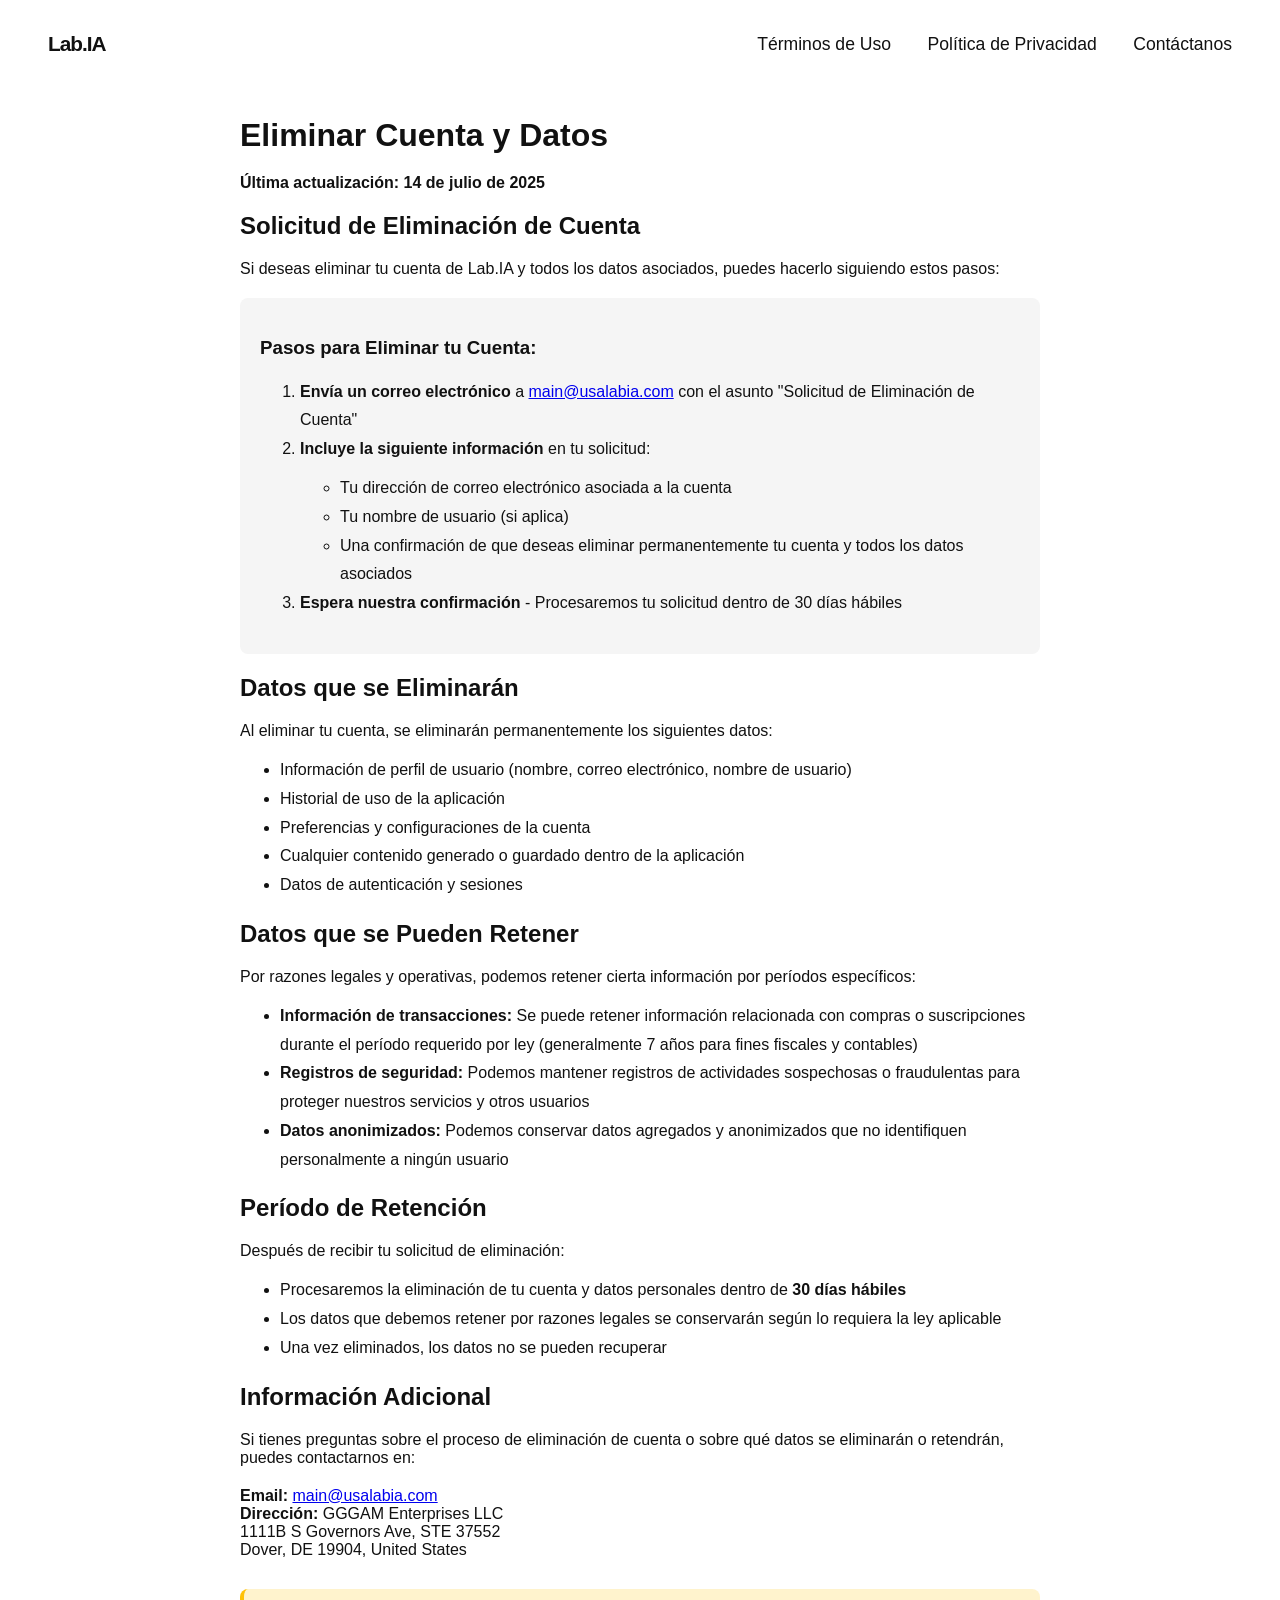
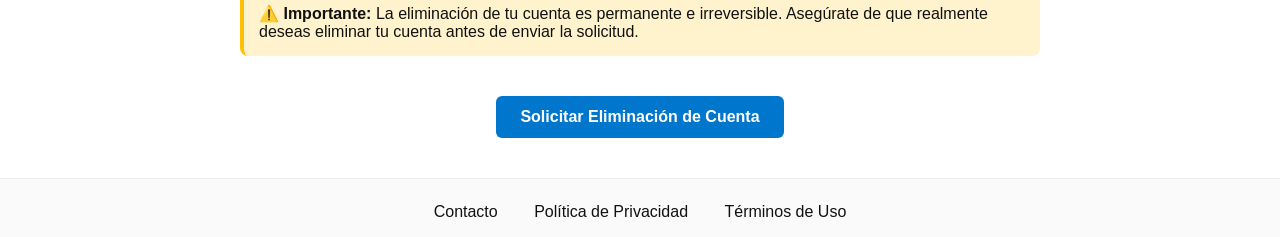
==== eliminar-cuenta.html @ 444f5f14 "Add favicon with rounded corners Co-authored-by: Cursor <cursoragent@cursor.com>" ====
<!DOCTYPE html>
<html lang="es">
<head>
    <meta charset="UTF-8">
    <meta name="viewport" content="width=device-width, initial-scale=1.0">
    <title>Eliminar Cuenta - Lab.IA</title>
    <link rel="icon" type="image/svg+xml" href="images/favicon.svg">
    <link rel="stylesheet" href="css/style.css">
</head>
<body>
    <header class="main-header">
        <a href="index.html" class="logo-link"><div class="logo">Lab.IA</div></a>
        <nav class="main-nav">
            <a href="terminos-de-uso.html">Términos de Uso</a>
            <a href="politica-de-privacidad.html">Política de Privacidad</a>
            <a href="mailto:main@usalabia.com">Contáctanos</a>
        </nav>
    </header>
    <main class="content-page">
        <h1>Eliminar Cuenta y Datos</h1>
        <p><strong>Última actualización: 14 de julio de 2025</strong></p>
        
        <h2>Solicitud de Eliminación de Cuenta</h2>
        <p>Si deseas eliminar tu cuenta de Lab.IA y todos los datos asociados, puedes hacerlo siguiendo estos pasos:</p>
        
        <div style="background: #f5f5f5; padding: 20px; border-radius: 8px; margin: 20px 0;">
            <h3>Pasos para Eliminar tu Cuenta:</h3>
            <ol style="line-height: 1.8;">
                <li><strong>Envía un correo electrónico</strong> a <a href="mailto:main@usalabia.com">main@usalabia.com</a> con el asunto "Solicitud de Eliminación de Cuenta"</li>
                <li><strong>Incluye la siguiente información</strong> en tu solicitud:
                    <ul style="margin-top: 10px;">
                        <li>Tu dirección de correo electrónico asociada a la cuenta</li>
                        <li>Tu nombre de usuario (si aplica)</li>
                        <li>Una confirmación de que deseas eliminar permanentemente tu cuenta y todos los datos asociados</li>
                    </ul>
                </li>
                <li><strong>Espera nuestra confirmación</strong> - Procesaremos tu solicitud dentro de 30 días hábiles</li>
            </ol>
        </div>

        <h2>Datos que se Eliminarán</h2>
        <p>Al eliminar tu cuenta, se eliminarán permanentemente los siguientes datos:</p>
        <ul style="line-height: 1.8;">
            <li>Información de perfil de usuario (nombre, correo electrónico, nombre de usuario)</li>
            <li>Historial de uso de la aplicación</li>
            <li>Preferencias y configuraciones de la cuenta</li>
            <li>Cualquier contenido generado o guardado dentro de la aplicación</li>
            <li>Datos de autenticación y sesiones</li>
        </ul>

        <h2>Datos que se Pueden Retener</h2>
        <p>Por razones legales y operativas, podemos retener cierta información por períodos específicos:</p>
        <ul style="line-height: 1.8;">
            <li><strong>Información de transacciones:</strong> Se puede retener información relacionada con compras o suscripciones durante el período requerido por ley (generalmente 7 años para fines fiscales y contables)</li>
            <li><strong>Registros de seguridad:</strong> Podemos mantener registros de actividades sospechosas o fraudulentas para proteger nuestros servicios y otros usuarios</li>
            <li><strong>Datos anonimizados:</strong> Podemos conservar datos agregados y anonimizados que no identifiquen personalmente a ningún usuario</li>
        </ul>

        <h2>Período de Retención</h2>
        <p>Después de recibir tu solicitud de eliminación:</p>
        <ul style="line-height: 1.8;">
            <li>Procesaremos la eliminación de tu cuenta y datos personales dentro de <strong>30 días hábiles</strong></li>
            <li>Los datos que debemos retener por razones legales se conservarán según lo requiera la ley aplicable</li>
            <li>Una vez eliminados, los datos no se pueden recuperar</li>
        </ul>

        <h2>Información Adicional</h2>
        <p>Si tienes preguntas sobre el proceso de eliminación de cuenta o sobre qué datos se eliminarán o retendrán, puedes contactarnos en:</p>
        <p style="margin: 20px 0;">
            <strong>Email:</strong> <a href="mailto:main@usalabia.com">main@usalabia.com</a><br>
            <strong>Dirección:</strong> GGGAM Enterprises LLC<br>
            1111B S Governors Ave, STE 37552<br>
            Dover, DE 19904, United States
        </p>

        <div style="background: #fff3cd; padding: 15px; border-radius: 8px; margin: 30px 0; border-left: 4px solid #ffc107;">
            <p style="margin: 0;"><strong>⚠️ Importante:</strong> La eliminación de tu cuenta es permanente e irreversible. Asegúrate de que realmente deseas eliminar tu cuenta antes de enviar la solicitud.</p>
        </div>

        <div style="margin-top: 40px; text-align: center;">
            <a href="mailto:main@usalabia.com?subject=Solicitud de Eliminación de Cuenta" style="display: inline-block; background: #0077cc; color: white; padding: 12px 24px; text-decoration: none; border-radius: 6px; font-weight: bold;">Solicitar Eliminación de Cuenta</a>
        </div>
    </main>
    <footer class="main-footer">
        <a href="mailto:main@usalabia.com">Contacto</a>
        <a href="politica-de-privacidad.html">Política de Privacidad</a>
        <a href="terminos-de-uso.html">Términos de Uso</a>
    </footer>
</body>
</html>
---- css/style.css ----
body {
    font-family: Arial, Helvetica, sans-serif;
    margin: 0;
    padding: 0;
    background: #fff;
    color: #111;
    min-height: 100vh;
    display: flex;
    flex-direction: column;
}

.main-header {
    display: flex;
    justify-content: space-between;
    align-items: center;
    padding: 32px 48px 0 48px;
    width: 100%;
    box-sizing: border-box;
}
.logo {
    font-size: 1.3rem;
    font-weight: bold;
    letter-spacing: -1px;
}
.main-nav a {
    margin-left: 32px;
    text-decoration: none;
    color: #111;
    font-size: 1.1rem;
    font-weight: 400;
    transition: color 0.2s;
}
.main-nav a:hover {
    color: #0077cc;
}

.center-content {
    flex: 1;
    display: flex;
    flex-direction: column;
    align-items: center;
    justify-content: center;
    text-align: center;
}

.app-logo-container {
    margin-bottom: 24px;
}

.app-logo {
    width: 120px;
    height: auto;
    max-width: 120px;
    object-fit: contain;
    border-radius: 20px;
    box-shadow: 0 4px 16px rgba(0,0,0,0.1);
}

.main-title {
    font-size: 6vw;
    font-weight: bold;
    margin: 0 0 16px 0;
    letter-spacing: -2px;
}
.subtitle {
    font-size: 1.1rem;
    margin-bottom: 32px;
    letter-spacing: 2px;
}

.app-badges-container {
    display: flex;
    justify-content: center;
    gap: 16px;
    margin-bottom: 32px;
    flex-wrap: wrap;
}

.app-store-link,
.google-play-link {
    display: inline-flex;
    align-items: center;
    justify-content: center;
    width: 144px;
    height: 50px;
    flex-shrink: 0;
    margin-bottom: 0;
    border-radius: 12px;
    box-shadow: 0 2px 8px rgba(0,0,0,0.04);
    transition: box-shadow 0.2s;
    background: #fff;
    overflow: hidden;
}
.app-store-badge,
.google-play-badge {
    width: 100%;
    height: 100%;
    object-fit: contain;
    display: block;
}
.app-store-link:hover,
.google-play-link:hover {
    box-shadow: 0 4px 16px rgba(0,0,0,0.12);
}
.social-icons {
    margin-top: 16px;
    display: flex;
    justify-content: center;
    gap: 24px;
}
.icon {
    height: 36px;
    width: 36px;
    min-width: 36px;
    min-height: 36px;
    max-width: 36px;
    max-height: 36px;
    fill: #111;
    transition: filter 0.2s;
    display: inline-block;
    vertical-align: middle;
    object-fit: contain;
    margin: 0;
    padding: 0;
}
.social-icons a:hover .icon {
    filter: brightness(0.5);
}
.main-footer {
    width: 100%;
    background: #fafafa;
    padding: 24px 0 16px 0;
    text-align: center;
    font-size: 1rem;
    border-top: 1px solid #eee;
    margin-top: auto;
}
.main-footer a {
    color: #111;
    text-decoration: none;
    margin: 0 16px;
    transition: color 0.2s;
}
.main-footer a:hover {
    color: #0077cc;
}
.content-page {
    max-width: 800px;
    margin: 40px auto;
    padding: 0 20px;
    flex: 1;
}

.content-page h1 {
    margin-bottom: 20px;
}

.logo-link {
    text-decoration: none;
    color: inherit;
}
@media (max-width: 600px) {
    .main-header {
        flex-direction: column;
        padding: 16px 16px 0 16px;
        gap: 16px;
    }
    
    .main-nav {
        display: flex;
        flex-wrap: wrap;
        justify-content: center;
        gap: 16px;
    }
    
    .main-nav a {
        margin-left: 0;
        font-size: 1rem;
    }
    
    .main-title {
        font-size: 2.5rem;
    }
    
    .app-logo {
        width: 80px;
        max-width: 80px;
    }
    
    .app-badges-container {
        gap: 12px;
        margin-bottom: 24px;
    }
    
    .app-store-link,
    .google-play-link {
        margin-bottom: 0;
        width: 140px;
        height: 50px;
    }
    
    .social-icons {
        gap: 16px;
    }
    
    .icon {
        height: 32px;
        width: 32px;
        min-width: 32px;
        min-height: 32px;
        max-width: 32px;
        max-height: 32px;
    }
    
    .main-footer {
        padding: 20px 16px 16px 16px;
    }
    
    .main-footer a {
        display: block;
        margin: 8px 0;
        font-size: 0.95rem;
    }
    
    .subtitle {
        font-size: 1rem;
        margin-bottom: 24px;
    }
    
    .center-content {
        padding: 0 16px;
    }
}

@media (max-width: 480px) {
    .main-title {
        font-size: 2rem;
    }
    
    .app-badges-container {
        gap: 8px;
    }
    
    .app-store-link,
    .google-play-link {
        width: 120px;
        height: 45px;
    }
    
    .main-nav a {
        font-size: 0.9rem;
    }
    
    .logo {
        font-size: 1.1rem;
    }
}
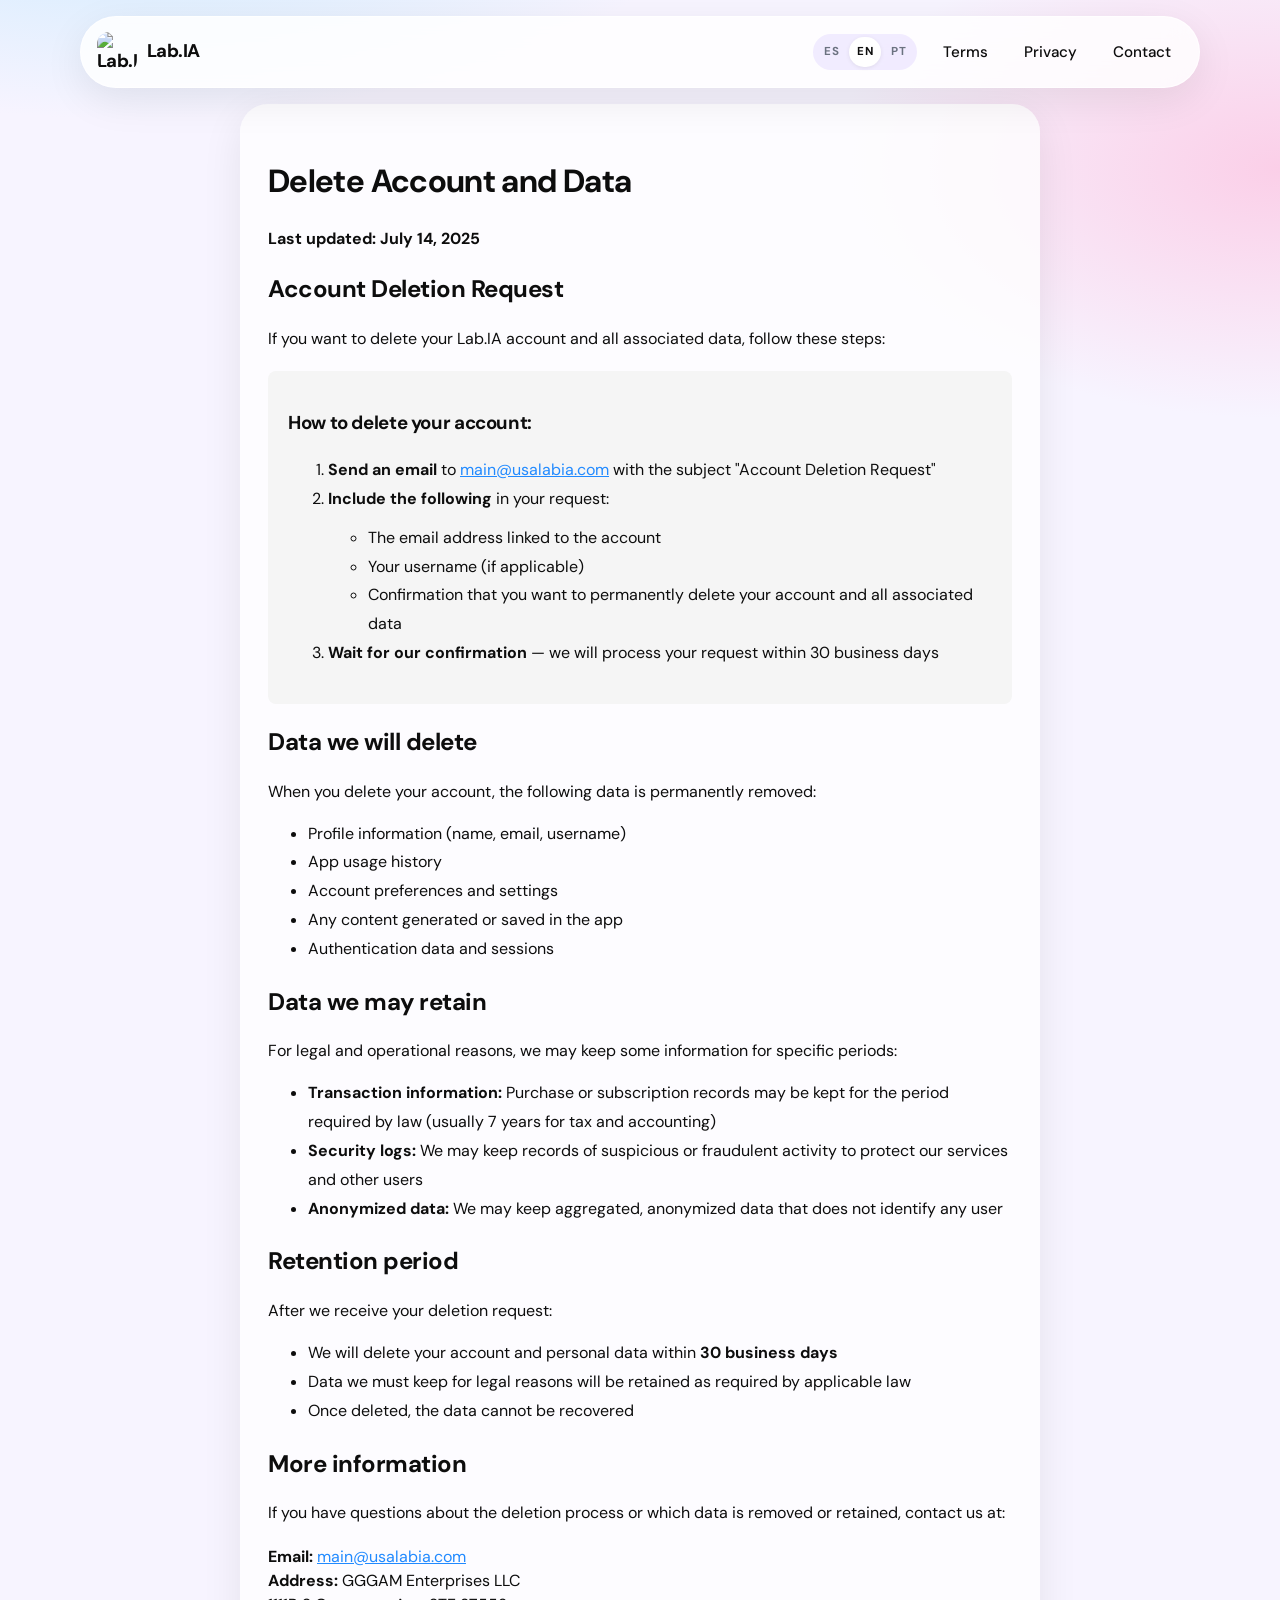
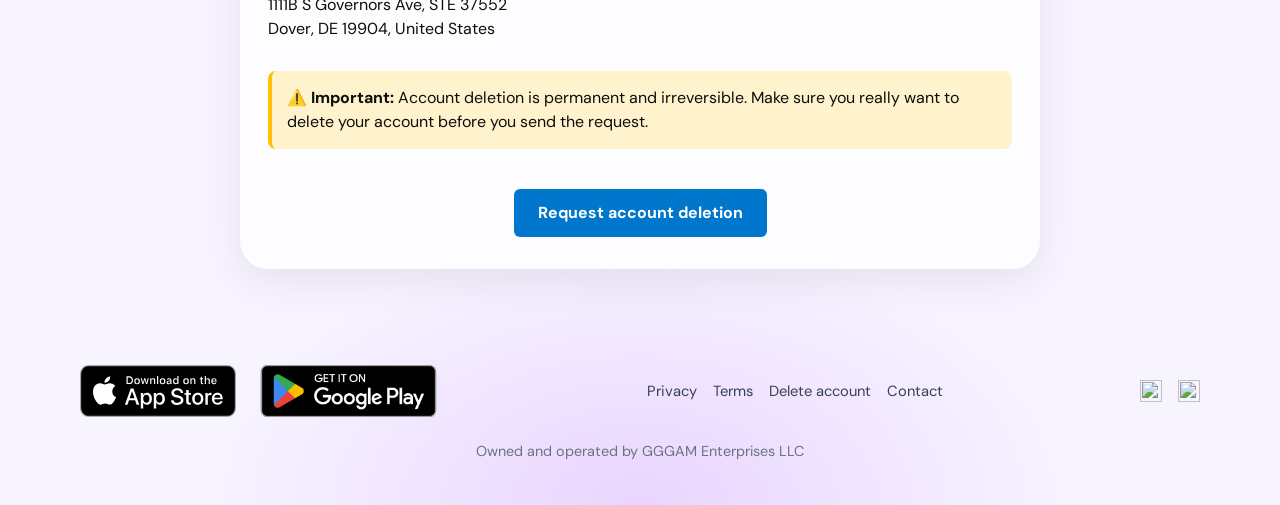
==== commit 3d31076a: "Rebuild the Lab.IA marketing site as a long landing with localized copy. Detect Spanish, English, or" ====
--- a/eliminar-cuenta.html
+++ b/eliminar-cuenta.html
@@ -1,90 +1,133 @@
 <!DOCTYPE html>
-<html lang="es">
+<html lang="es" data-page="delete">
 <head>
     <meta charset="UTF-8">
     <meta name="viewport" content="width=device-width, initial-scale=1.0">
     <title>Eliminar Cuenta - Lab.IA</title>
     <link rel="icon" type="image/svg+xml" href="images/favicon.svg">
+    <link rel="preconnect" href="https://fonts.googleapis.com">
+    <link rel="preconnect" href="https://fonts.gstatic.com" crossorigin>
+    <link href="https://fonts.googleapis.com/css2?family=DM+Sans:ital,opsz,wght@0,9..40,400;0,9..40,500;0,9..40,700;0,9..40,800;1,9..40,400&display=swap" rel="stylesheet">
     <link rel="stylesheet" href="css/style.css">
 </head>
 <body>
-    <header class="main-header">
-        <a href="index.html" class="logo-link"><div class="logo">Lab.IA</div></a>
-        <nav class="main-nav">
-            <a href="terminos-de-uso.html">Términos de Uso</a>
-            <a href="politica-de-privacidad.html">Política de Privacidad</a>
-            <a href="mailto:main@usalabia.com">Contáctanos</a>
-        </nav>
+    <header class="site-header">
+        <div class="header-bar">
+            <a href="index.html" class="brand">
+                <img src="images/App store 1 copy.png" alt="Lab.IA">
+                <span>Lab.IA</span>
+            </a>
+            <div class="header-end">
+                <div class="lang-switch" role="group" aria-label="Idioma" data-i18n-attr="aria-label:lang.label">
+                    <button type="button" data-set-lang="es" aria-pressed="true">ES</button>
+                    <button type="button" data-set-lang="en" aria-pressed="false">EN</button>
+                    <button type="button" data-set-lang="pt" aria-pressed="false">PT</button>
+                </div>
+                <button class="nav-toggle" type="button" aria-label="Abrir menú" aria-expanded="false" data-i18n-attr="aria-label:nav.open">
+                    <span></span>
+                </button>
+            </div>
+            <nav class="site-nav">
+                <a href="terminos-de-uso.html" data-i18n="nav.terms">Términos</a>
+                <a href="politica-de-privacidad.html" data-i18n="nav.privacy">Privacidad</a>
+                <a href="mailto:main@usalabia.com" data-i18n="nav.contact">Contacto</a>
+            </nav>
+        </div>
     </header>
     <main class="content-page">
-        <h1>Eliminar Cuenta y Datos</h1>
-        <p><strong>Última actualización: 14 de julio de 2025</strong></p>
+        <h1 data-i18n="delete.h1">Eliminar Cuenta y Datos</h1>
+        <p><strong data-i18n="delete.updated">Última actualización: 14 de julio de 2025</strong></p>
         
-        <h2>Solicitud de Eliminación de Cuenta</h2>
-        <p>Si deseas eliminar tu cuenta de Lab.IA y todos los datos asociados, puedes hacerlo siguiendo estos pasos:</p>
+        <h2 data-i18n="delete.h2request">Solicitud de Eliminación de Cuenta</h2>
+        <p data-i18n="delete.p1">Si deseas eliminar tu cuenta de Lab.IA y todos los datos asociados, puedes hacerlo siguiendo estos pasos:</p>
         
         <div style="background: #f5f5f5; padding: 20px; border-radius: 8px; margin: 20px 0;">
-            <h3>Pasos para Eliminar tu Cuenta:</h3>
+            <h3 data-i18n="delete.h3steps">Pasos para Eliminar tu Cuenta:</h3>
             <ol style="line-height: 1.8;">
-                <li><strong>Envía un correo electrónico</strong> a <a href="mailto:main@usalabia.com">main@usalabia.com</a> con el asunto "Solicitud de Eliminación de Cuenta"</li>
-                <li><strong>Incluye la siguiente información</strong> en tu solicitud:
+                <li data-i18n-html="delete.step1"><strong>Envía un correo electrónico</strong> a <a href="mailto:main@usalabia.com">main@usalabia.com</a> con el asunto "Solicitud de Eliminación de Cuenta"</li>
+                <li>
+                    <span data-i18n-html="delete.step2"><strong>Incluye la siguiente información</strong> en tu solicitud:</span>
                     <ul style="margin-top: 10px;">
-                        <li>Tu dirección de correo electrónico asociada a la cuenta</li>
-                        <li>Tu nombre de usuario (si aplica)</li>
-                        <li>Una confirmación de que deseas eliminar permanentemente tu cuenta y todos los datos asociados</li>
+                        <li data-i18n="delete.liEmail">Tu dirección de correo electrónico asociada a la cuenta</li>
+                        <li data-i18n="delete.liUser">Tu nombre de usuario (si aplica)</li>
+                        <li data-i18n="delete.liConfirm">Una confirmación de que deseas eliminar permanentemente tu cuenta y todos los datos asociados</li>
                     </ul>
                 </li>
-                <li><strong>Espera nuestra confirmación</strong> - Procesaremos tu solicitud dentro de 30 días hábiles</li>
+                <li data-i18n-html="delete.step3"><strong>Espera nuestra confirmación</strong> - Procesaremos tu solicitud dentro de 30 días hábiles</li>
             </ol>
         </div>
 
-        <h2>Datos que se Eliminarán</h2>
-        <p>Al eliminar tu cuenta, se eliminarán permanentemente los siguientes datos:</p>
+        <h2 data-i18n="delete.h2removed">Datos que se Eliminarán</h2>
+        <p data-i18n="delete.pRemoved">Al eliminar tu cuenta, se eliminarán permanentemente los siguientes datos:</p>
         <ul style="line-height: 1.8;">
-            <li>Información de perfil de usuario (nombre, correo electrónico, nombre de usuario)</li>
-            <li>Historial de uso de la aplicación</li>
-            <li>Preferencias y configuraciones de la cuenta</li>
-            <li>Cualquier contenido generado o guardado dentro de la aplicación</li>
-            <li>Datos de autenticación y sesiones</li>
+            <li data-i18n="delete.liProfile">Información de perfil de usuario (nombre, correo electrónico, nombre de usuario)</li>
+            <li data-i18n="delete.liHistory">Historial de uso de la aplicación</li>
+            <li data-i18n="delete.liPrefs">Preferencias y configuraciones de la cuenta</li>
+            <li data-i18n="delete.liContent">Cualquier contenido generado o guardado dentro de la aplicación</li>
+            <li data-i18n="delete.liAuth">Datos de autenticación y sesiones</li>
         </ul>
 
-        <h2>Datos que se Pueden Retener</h2>
-        <p>Por razones legales y operativas, podemos retener cierta información por períodos específicos:</p>
+        <h2 data-i18n="delete.h2kept">Datos que se Pueden Retener</h2>
+        <p data-i18n="delete.pKept">Por razones legales y operativas, podemos retener cierta información por períodos específicos:</p>
         <ul style="line-height: 1.8;">
-            <li><strong>Información de transacciones:</strong> Se puede retener información relacionada con compras o suscripciones durante el período requerido por ley (generalmente 7 años para fines fiscales y contables)</li>
-            <li><strong>Registros de seguridad:</strong> Podemos mantener registros de actividades sospechosas o fraudulentas para proteger nuestros servicios y otros usuarios</li>
-            <li><strong>Datos anonimizados:</strong> Podemos conservar datos agregados y anonimizados que no identifiquen personalmente a ningún usuario</li>
+            <li data-i18n-html="delete.liTx"><strong>Información de transacciones:</strong> Se puede retener información relacionada con compras o suscripciones durante el período requerido por ley (generalmente 7 años para fines fiscales y contables)</li>
+            <li data-i18n-html="delete.liSecurity"><strong>Registros de seguridad:</strong> Podemos mantener registros de actividades sospechosas o fraudulentas para proteger nuestros servicios y otros usuarios</li>
+            <li data-i18n-html="delete.liAnon"><strong>Datos anonimizados:</strong> Podemos conservar datos agregados y anonimizados que no identifiquen personalmente a ningún usuario</li>
         </ul>
 
-        <h2>Período de Retención</h2>
-        <p>Después de recibir tu solicitud de eliminación:</p>
+        <h2 data-i18n="delete.h2period">Período de Retención</h2>
+        <p data-i18n="delete.pPeriod">Después de recibir tu solicitud de eliminación:</p>
         <ul style="line-height: 1.8;">
-            <li>Procesaremos la eliminación de tu cuenta y datos personales dentro de <strong>30 días hábiles</strong></li>
-            <li>Los datos que debemos retener por razones legales se conservarán según lo requiera la ley aplicable</li>
-            <li>Una vez eliminados, los datos no se pueden recuperar</li>
+            <li data-i18n-html="delete.li30">Procesaremos la eliminación de tu cuenta y datos personales dentro de <strong>30 días hábiles</strong></li>
+            <li data-i18n="delete.liLegal">Los datos que debemos retener por razones legales se conservarán según lo requiera la ley aplicable</li>
+            <li data-i18n="delete.liGone">Una vez eliminados, los datos no se pueden recuperar</li>
         </ul>
 
-        <h2>Información Adicional</h2>
-        <p>Si tienes preguntas sobre el proceso de eliminación de cuenta o sobre qué datos se eliminarán o retendrán, puedes contactarnos en:</p>
+        <h2 data-i18n="delete.h2more">Información Adicional</h2>
+        <p data-i18n="delete.pMore">Si tienes preguntas sobre el proceso de eliminación de cuenta o sobre qué datos se eliminarán o retendrán, puedes contactarnos en:</p>
         <p style="margin: 20px 0;">
-            <strong>Email:</strong> <a href="mailto:main@usalabia.com">main@usalabia.com</a><br>
-            <strong>Dirección:</strong> GGGAM Enterprises LLC<br>
+            <strong data-i18n="delete.email">Email:</strong> <a href="mailto:main@usalabia.com">main@usalabia.com</a><br>
+            <strong data-i18n="delete.address">Dirección:</strong> GGGAM Enterprises LLC<br>
             1111B S Governors Ave, STE 37552<br>
             Dover, DE 19904, United States
         </p>
 
         <div style="background: #fff3cd; padding: 15px; border-radius: 8px; margin: 30px 0; border-left: 4px solid #ffc107;">
-            <p style="margin: 0;"><strong>⚠️ Importante:</strong> La eliminación de tu cuenta es permanente e irreversible. Asegúrate de que realmente deseas eliminar tu cuenta antes de enviar la solicitud.</p>
+            <p style="margin: 0;" data-i18n-html="delete.warn"><strong>⚠️ Importante:</strong> La eliminación de tu cuenta es permanente e irreversible. Asegúrate de que realmente deseas eliminar tu cuenta antes de enviar la solicitud.</p>
         </div>
 
         <div style="margin-top: 40px; text-align: center;">
-            <a href="mailto:main@usalabia.com?subject=Solicitud de Eliminación de Cuenta" style="display: inline-block; background: #0077cc; color: white; padding: 12px 24px; text-decoration: none; border-radius: 6px; font-weight: bold;">Solicitar Eliminación de Cuenta</a>
+            <a href="mailto:main@usalabia.com?subject=Solicitud de Eliminación de Cuenta" data-delete-mail data-i18n="delete.cta" style="display: inline-block; background: #0077cc; color: white; padding: 12px 24px; text-decoration: none; border-radius: 6px; font-weight: bold;">Solicitar Eliminación de Cuenta</a>
         </div>
     </main>
-    <footer class="main-footer">
-        <a href="mailto:main@usalabia.com">Contacto</a>
-        <a href="politica-de-privacidad.html">Política de Privacidad</a>
-        <a href="terminos-de-uso.html">Términos de Uso</a>
+    <footer class="site-footer">
+        <div class="wrap footer-inner">
+            <div class="cta-row">
+                <a class="store-badge" data-store="apple" href="https://apps.apple.com/es/app/lab-ia/id6755089051" target="_blank" rel="noopener noreferrer">
+                    <img src="images/badges/apple-es.svg" data-badge="apple" alt="Consíguelo en el App Store" data-i18n-attr="alt:store.app">
+                </a>
+                <a class="store-badge" href="https://play.google.com/store/apps/details?id=com.usalabia.LabIA" target="_blank" rel="noopener noreferrer">
+                    <img src="images/badges/play-es.png" data-badge="play" alt="Consíguelo en Google Play" data-i18n-attr="alt:store.play">
+                </a>
+            </div>
+            <div class="footer-links">
+                <a href="politica-de-privacidad.html" data-i18n="nav.privacy">Privacidad</a>
+                <a href="terminos-de-uso.html" data-i18n="nav.terms">Términos</a>
+                <a href="eliminar-cuenta.html" data-i18n="footer.delete">Eliminar cuenta</a>
+                <a href="mailto:main@usalabia.com" data-i18n="nav.contact">Contacto</a>
+            </div>
+            <div class="social">
+                <a href="https://www.instagram.com/usalab.ia/" aria-label="Instagram" target="_blank" rel="noopener">
+                    <img src="images/instagram-svgrepo-com.svg" alt="">
+                </a>
+                <a data-social="tiktok" href="https://www.tiktok.com/@usalab.ia?lang=es" aria-label="TikTok" target="_blank" rel="noopener">
+                    <img src="images/logo-tiktok-svgrepo-com.svg" alt="">
+                </a>
+            </div>
+            <p class="copyright" data-i18n="footer.copy">Propiedad y operado por GGGAM Enterprises LLC</p>
+        </div>
     </footer>
+    <script src="js/i18n.js"></script>
+    <script src="js/main.js"></script>
 </body>
 </html>
--- a/css/style.css
+++ b/css/style.css
@@ -1,257 +1,569 @@
+:root {
+  --sky: #bae6fd;
+  --lilac: #e9d5ff;
+  --blush: #fbcfe8;
+  --ink: #0d0d0d;
+  --muted: #6b7280;
+  --white: #ffffff;
+  --purple: #7c4dff;
+  --blue: #218aff;
+  --heat-start: #e53cf1;
+  --heat-end: #db1717;
+  --radius: 28px;
+  --radius-pill: 999px;
+  --shadow: 0 12px 40px rgba(13, 13, 13, 0.08);
+  --header-h: 72px;
+}
+
+*,
+*::before,
+*::after {
+  box-sizing: border-box;
+}
+
+html {
+  scroll-behavior: smooth;
+  scroll-padding-top: 96px;
+}
+
 body {
-    font-family: Arial, Helvetica, sans-serif;
-    margin: 0;
-    padding: 0;
-    background: #fff;
-    color: #111;
-    min-height: 100vh;
+  margin: 0;
+  min-height: 100vh;
+  font-family: "DM Sans", Arial, Helvetica, sans-serif;
+  color: var(--ink);
+  background:
+    radial-gradient(1200px 600px at 10% -10%, var(--sky) 0%, transparent 55%),
+    radial-gradient(900px 500px at 100% 8%, var(--blush) 0%, transparent 50%),
+    radial-gradient(800px 500px at 50% 100%, var(--lilac) 0%, transparent 55%),
+    #f7f4ff;
+  line-height: 1.5;
+}
+
+img {
+  max-width: 100%;
+  display: block;
+}
+
+a {
+  color: inherit;
+}
+
+.wrap {
+  width: min(1120px, calc(100% - 40px));
+  margin: 0 auto;
+}
+
+/* Header */
+.site-header {
+  position: sticky;
+  top: 16px;
+  z-index: 40;
+  padding: 0 20px;
+}
+
+.header-bar {
+  width: min(1120px, 100%);
+  margin: 0 auto;
+  display: flex;
+  align-items: center;
+  gap: 12px;
+  min-height: var(--header-h);
+  padding: 10px 14px 10px 16px;
+  background: rgba(255, 255, 255, 0.82);
+  backdrop-filter: blur(16px);
+  border: 1px solid rgba(255, 255, 255, 0.7);
+  border-radius: var(--radius-pill);
+  box-shadow: var(--shadow);
+}
+
+.brand {
+  display: flex;
+  align-items: center;
+  gap: 10px;
+  margin-right: auto;
+  text-decoration: none;
+  font-weight: 800;
+  font-size: 1.15rem;
+  letter-spacing: -0.03em;
+}
+
+.brand img {
+  width: 40px;
+  height: 40px;
+  border-radius: 12px;
+  object-fit: cover;
+}
+
+.nav-toggle {
+  display: none;
+  width: 44px;
+  height: 44px;
+  border: 0;
+  background: transparent;
+  border-radius: 50%;
+  cursor: pointer;
+}
+
+.nav-toggle span,
+.nav-toggle span::before,
+.nav-toggle span::after {
+  display: block;
+  width: 18px;
+  height: 2px;
+  background: var(--ink);
+  border-radius: 2px;
+  position: relative;
+}
+
+.nav-toggle span::before,
+.nav-toggle span::after {
+  content: "";
+  position: absolute;
+  left: 0;
+}
+
+.nav-toggle span::before {
+  top: -6px;
+}
+
+.nav-toggle span::after {
+  top: 6px;
+}
+
+.header-end,
+.header-end {
+  display: flex;
+  align-items: center;
+  gap: 8px;
+}
+
+.lang-switch {
+  display: flex;
+  gap: 2px;
+  padding: 3px;
+  background: rgba(124, 77, 255, 0.1);
+  border-radius: var(--radius-pill);
+}
+
+.lang-switch button {
+  border: 0;
+  background: transparent;
+  color: var(--muted);
+  font: inherit;
+  font-size: 0.72rem;
+  font-weight: 700;
+  letter-spacing: 0.04em;
+  padding: 6px 8px;
+  border-radius: var(--radius-pill);
+  cursor: pointer;
+}
+
+.lang-switch button.is-active {
+  background: var(--white);
+  color: var(--ink);
+  box-shadow: 0 1px 4px rgba(13, 13, 13, 0.08);
+}
+
+.site-nav {
+  display: flex;
+  align-items: center;
+  gap: 8px;
+}
+
+.site-nav a {
+  text-decoration: none;
+  font-size: 0.95rem;
+  font-weight: 500;
+  padding: 10px 14px;
+  border-radius: var(--radius-pill);
+  color: var(--ink);
+}
+
+.site-nav a:hover,
+.site-nav a[aria-current="page"] {
+  background: rgba(124, 77, 255, 0.1);
+}
+
+/* Hero */
+.hero {
+  display: grid;
+  grid-template-columns: 1.05fr 0.95fr;
+  gap: 48px;
+  align-items: center;
+  padding: 56px 0 24px;
+}
+
+.eyebrow {
+  margin: 0 0 12px;
+  font-size: 0.78rem;
+  font-weight: 700;
+  letter-spacing: 0.16em;
+  color: var(--purple);
+}
+
+.hero h1 {
+  margin: 0 0 16px;
+  font-size: clamp(2.2rem, 4.4vw, 4.1rem);
+  line-height: 1.05;
+  letter-spacing: -0.04em;
+}
+
+.lede {
+  margin: 0 0 28px;
+  max-width: 34rem;
+  font-size: 1.15rem;
+  color: #374151;
+}
+
+.cta-row {
+  display: flex;
+  flex-wrap: wrap;
+  gap: 12px;
+}
+
+.store-badge {
+  display: inline-flex;
+  align-items: center;
+  height: 52px;
+  overflow: hidden;
+  transition: transform 0.15s ease;
+}
+
+.store-badge img {
+  height: 52px;
+  width: auto;
+}
+
+.store-badge img[data-badge="play"] {
+  height: 78px;
+}
+
+.store-badge:hover {
+  transform: translateY(-2px);
+}
+
+/* Phone mock */
+.mock-card {
+  background: rgba(255, 255, 255, 0.72);
+  border-radius: 40px;
+  padding: 28px 28px 8px;
+  box-shadow: var(--shadow);
+  border: 1px solid rgba(255, 255, 255, 0.8);
+}
+
+.phone {
+  width: min(280px, 100%);
+  margin: 0 auto;
+  aspect-ratio: 472 / 1024;
+  background: #111;
+  border: 10px solid #111;
+  border-radius: 36px;
+  position: relative;
+  overflow: hidden;
+  box-shadow: 0 20px 50px rgba(0, 0, 0, 0.18);
+}
+
+.phone::before {
+  content: "";
+  width: 86px;
+  height: 18px;
+  background: #111;
+  border-radius: 0 0 12px 12px;
+  position: absolute;
+  top: 0;
+  left: 50%;
+  transform: translateX(-50%);
+  z-index: 2;
+}
+
+.phone-track {
+  position: absolute;
+  inset: 0;
+  display: flex;
+  flex-direction: column;
+  transition: transform 0.75s cubic-bezier(0.22, 0.61, 0.36, 1);
+}
+
+.phone-track.is-jumping {
+  transition: none;
+}
+
+.phone-slide {
+  flex: 0 0 100%;
+  height: 100%;
+}
+
+.phone-slide img {
+  width: 100%;
+  height: 100%;
+  object-fit: cover;
+  display: block;
+}
+
+@media (prefers-reduced-motion: reduce) {
+  .phone-track {
+    transition: none;
+  }
+}
+
+/* Modes */
+.section {
+  padding: 64px 0;
+}
+
+.section-head {
+  text-align: center;
+  max-width: 640px;
+  margin: 0 auto 32px;
+}
+
+.section-head h2 {
+  margin: 0 0 10px;
+  font-size: clamp(1.7rem, 3vw, 2.4rem);
+  letter-spacing: -0.03em;
+}
+
+.section-head p {
+  margin: 0;
+  color: var(--muted);
+}
+
+.modes {
+  display: grid;
+  grid-template-columns: repeat(5, 1fr);
+  gap: 12px;
+}
+
+.mode {
+  appearance: none;
+  border: 1px solid transparent;
+  background: rgba(255, 255, 255, 0.7);
+  border-radius: var(--radius);
+  padding: 18px 14px;
+  text-align: left;
+  cursor: pointer;
+  box-shadow: 0 6px 20px rgba(13, 13, 13, 0.04);
+  font: inherit;
+  color: inherit;
+}
+
+.mode strong {
+  display: block;
+  margin-bottom: 6px;
+  font-size: 0.98rem;
+}
+
+.mode span {
+  display: block;
+  font-size: 0.86rem;
+  color: var(--muted);
+}
+
+.mode.is-active {
+  border-color: var(--purple);
+  background: var(--white);
+  box-shadow: 0 10px 28px rgba(124, 77, 255, 0.16);
+}
+
+/* FAQ */
+.faq-list {
+  max-width: 760px;
+  margin: 0 auto;
+  display: grid;
+  gap: 10px;
+}
+
+.faq-item {
+  background: rgba(255, 255, 255, 0.78);
+  border-radius: 20px;
+  overflow: hidden;
+  box-shadow: 0 6px 20px rgba(13, 13, 13, 0.04);
+  scroll-margin-top: 96px;
+}
+
+.faq-item button {
+  width: 100%;
+  text-align: left;
+  background: none;
+  border: 0;
+  font: inherit;
+  font-weight: 700;
+  padding: 18px 20px;
+  cursor: pointer;
+}
+
+.faq-item button::after {
+  content: "+";
+  float: right;
+  font-weight: 500;
+  color: var(--purple);
+}
+
+.faq-item.is-open button::after {
+  content: "–";
+}
+
+.faq-item .faq-body {
+  display: none;
+  padding: 0 20px 18px;
+  color: #374151;
+}
+
+.faq-item.is-open .faq-body {
+  display: block;
+}
+
+.faq-item a {
+  color: var(--blue);
+}
+
+/* Closing CTA */
+.cta-band {
+  text-align: center;
+  background: rgba(255, 255, 255, 0.7);
+  border-radius: 36px;
+  padding: 48px 24px;
+  box-shadow: var(--shadow);
+}
+
+.cta-band h2 {
+  margin: 0 0 10px;
+  letter-spacing: -0.03em;
+}
+
+.cta-band p {
+  margin: 0 0 24px;
+  color: var(--muted);
+}
+
+.cta-band .cta-row {
+  justify-content: center;
+}
+
+/* Footer */
+.site-footer {
+  padding: 40px 0 28px;
+}
+
+.footer-inner {
+  display: flex;
+  flex-wrap: wrap;
+  gap: 16px 24px;
+  justify-content: space-between;
+  align-items: center;
+}
+
+.footer-links,
+.social {
+  display: flex;
+  flex-wrap: wrap;
+  gap: 8px 16px;
+  align-items: center;
+}
+
+.footer-links a,
+.social a {
+  text-decoration: none;
+  font-size: 0.92rem;
+  color: #374151;
+}
+
+.footer-links a:hover,
+.social a:hover {
+  color: var(--purple);
+}
+
+.social img {
+  width: 22px;
+  height: 22px;
+}
+
+.copyright {
+  width: 100%;
+  text-align: center;
+  color: var(--muted);
+  font-size: 0.9rem;
+  margin-top: 8px;
+}
+
+/* Legal pages */
+.content-page {
+  width: min(800px, calc(100% - 40px));
+  margin: 32px auto 56px;
+  background: rgba(255, 255, 255, 0.78);
+  border-radius: 28px;
+  padding: 32px 28px;
+  box-shadow: var(--shadow);
+}
+
+.content-page h1,
+.content-page h2,
+.content-page h3 {
+  letter-spacing: -0.02em;
+}
+
+.content-page a {
+  color: var(--blue);
+}
+
+@media (max-width: 900px) {
+  .hero {
+    grid-template-columns: 1fr;
+    padding-top: 36px;
+    text-align: center;
+  }
+
+  .lede,
+  .cta-row {
+    margin-left: auto;
+    margin-right: auto;
+    justify-content: center;
+  }
+
+  .modes {
+    grid-template-columns: 1fr 1fr;
+  }
+}
+
+@media (max-width: 700px) {
+  .nav-toggle {
+    display: grid;
+    place-items: center;
+  }
+
+  .site-nav {
+    display: none;
+    position: absolute;
+    top: calc(100% + 8px);
+    right: 0;
+    left: 0;
+    flex-direction: column;
+    align-items: stretch;
+    padding: 10px;
+    background: var(--white);
+    border-radius: 20px;
+    box-shadow: var(--shadow);
+  }
+
+  .site-header.is-open .site-nav {
     display: flex;
+  }
+
+  .header-bar {
+    position: relative;
+  }
+
+  .modes {
+    grid-template-columns: 1fr;
+  }
+
+  .footer-inner {
     flex-direction: column;
-}
-
-.main-header {
-    display: flex;
-    justify-content: space-between;
-    align-items: center;
-    padding: 32px 48px 0 48px;
-    width: 100%;
-    box-sizing: border-box;
-}
-.logo {
-    font-size: 1.3rem;
-    font-weight: bold;
-    letter-spacing: -1px;
-}
-.main-nav a {
-    margin-left: 32px;
-    text-decoration: none;
-    color: #111;
-    font-size: 1.1rem;
-    font-weight: 400;
-    transition: color 0.2s;
-}
-.main-nav a:hover {
-    color: #0077cc;
-}
-
-.center-content {
-    flex: 1;
-    display: flex;
-    flex-direction: column;
-    align-items: center;
+    text-align: center;
+  }
+
+  .footer-links,
+  .social {
     justify-content: center;
-    text-align: center;
-}
-
-.app-logo-container {
-    margin-bottom: 24px;
-}
-
-.app-logo {
-    width: 120px;
-    height: auto;
-    max-width: 120px;
-    object-fit: contain;
-    border-radius: 20px;
-    box-shadow: 0 4px 16px rgba(0,0,0,0.1);
-}
-
-.main-title {
-    font-size: 6vw;
-    font-weight: bold;
-    margin: 0 0 16px 0;
-    letter-spacing: -2px;
-}
-.subtitle {
-    font-size: 1.1rem;
-    margin-bottom: 32px;
-    letter-spacing: 2px;
-}
-
-.app-badges-container {
-    display: flex;
-    justify-content: center;
-    gap: 16px;
-    margin-bottom: 32px;
-    flex-wrap: wrap;
-}
-
-.app-store-link,
-.google-play-link {
-    display: inline-flex;
-    align-items: center;
-    justify-content: center;
-    width: 144px;
-    height: 50px;
-    flex-shrink: 0;
-    margin-bottom: 0;
-    border-radius: 12px;
-    box-shadow: 0 2px 8px rgba(0,0,0,0.04);
-    transition: box-shadow 0.2s;
-    background: #fff;
-    overflow: hidden;
-}
-.app-store-badge,
-.google-play-badge {
-    width: 100%;
-    height: 100%;
-    object-fit: contain;
-    display: block;
-}
-.app-store-link:hover,
-.google-play-link:hover {
-    box-shadow: 0 4px 16px rgba(0,0,0,0.12);
-}
-.social-icons {
-    margin-top: 16px;
-    display: flex;
-    justify-content: center;
-    gap: 24px;
-}
-.icon {
-    height: 36px;
-    width: 36px;
-    min-width: 36px;
-    min-height: 36px;
-    max-width: 36px;
-    max-height: 36px;
-    fill: #111;
-    transition: filter 0.2s;
-    display: inline-block;
-    vertical-align: middle;
-    object-fit: contain;
-    margin: 0;
-    padding: 0;
-}
-.social-icons a:hover .icon {
-    filter: brightness(0.5);
-}
-.main-footer {
-    width: 100%;
-    background: #fafafa;
-    padding: 24px 0 16px 0;
-    text-align: center;
-    font-size: 1rem;
-    border-top: 1px solid #eee;
-    margin-top: auto;
-}
-.main-footer a {
-    color: #111;
-    text-decoration: none;
-    margin: 0 16px;
-    transition: color 0.2s;
-}
-.main-footer a:hover {
-    color: #0077cc;
-}
-.content-page {
-    max-width: 800px;
-    margin: 40px auto;
-    padding: 0 20px;
-    flex: 1;
-}
-
-.content-page h1 {
-    margin-bottom: 20px;
-}
-
-.logo-link {
-    text-decoration: none;
-    color: inherit;
-}
-@media (max-width: 600px) {
-    .main-header {
-        flex-direction: column;
-        padding: 16px 16px 0 16px;
-        gap: 16px;
-    }
-    
-    .main-nav {
-        display: flex;
-        flex-wrap: wrap;
-        justify-content: center;
-        gap: 16px;
-    }
-    
-    .main-nav a {
-        margin-left: 0;
-        font-size: 1rem;
-    }
-    
-    .main-title {
-        font-size: 2.5rem;
-    }
-    
-    .app-logo {
-        width: 80px;
-        max-width: 80px;
-    }
-    
-    .app-badges-container {
-        gap: 12px;
-        margin-bottom: 24px;
-    }
-    
-    .app-store-link,
-    .google-play-link {
-        margin-bottom: 0;
-        width: 140px;
-        height: 50px;
-    }
-    
-    .social-icons {
-        gap: 16px;
-    }
-    
-    .icon {
-        height: 32px;
-        width: 32px;
-        min-width: 32px;
-        min-height: 32px;
-        max-width: 32px;
-        max-height: 32px;
-    }
-    
-    .main-footer {
-        padding: 20px 16px 16px 16px;
-    }
-    
-    .main-footer a {
-        display: block;
-        margin: 8px 0;
-        font-size: 0.95rem;
-    }
-    
-    .subtitle {
-        font-size: 1rem;
-        margin-bottom: 24px;
-    }
-    
-    .center-content {
-        padding: 0 16px;
-    }
-}
-
-@media (max-width: 480px) {
-    .main-title {
-        font-size: 2rem;
-    }
-    
-    .app-badges-container {
-        gap: 8px;
-    }
-    
-    .app-store-link,
-    .google-play-link {
-        width: 120px;
-        height: 45px;
-    }
-    
-    .main-nav a {
-        font-size: 0.9rem;
-    }
-    
-    .logo {
-        font-size: 1.1rem;
-    }
-} +  }
+}
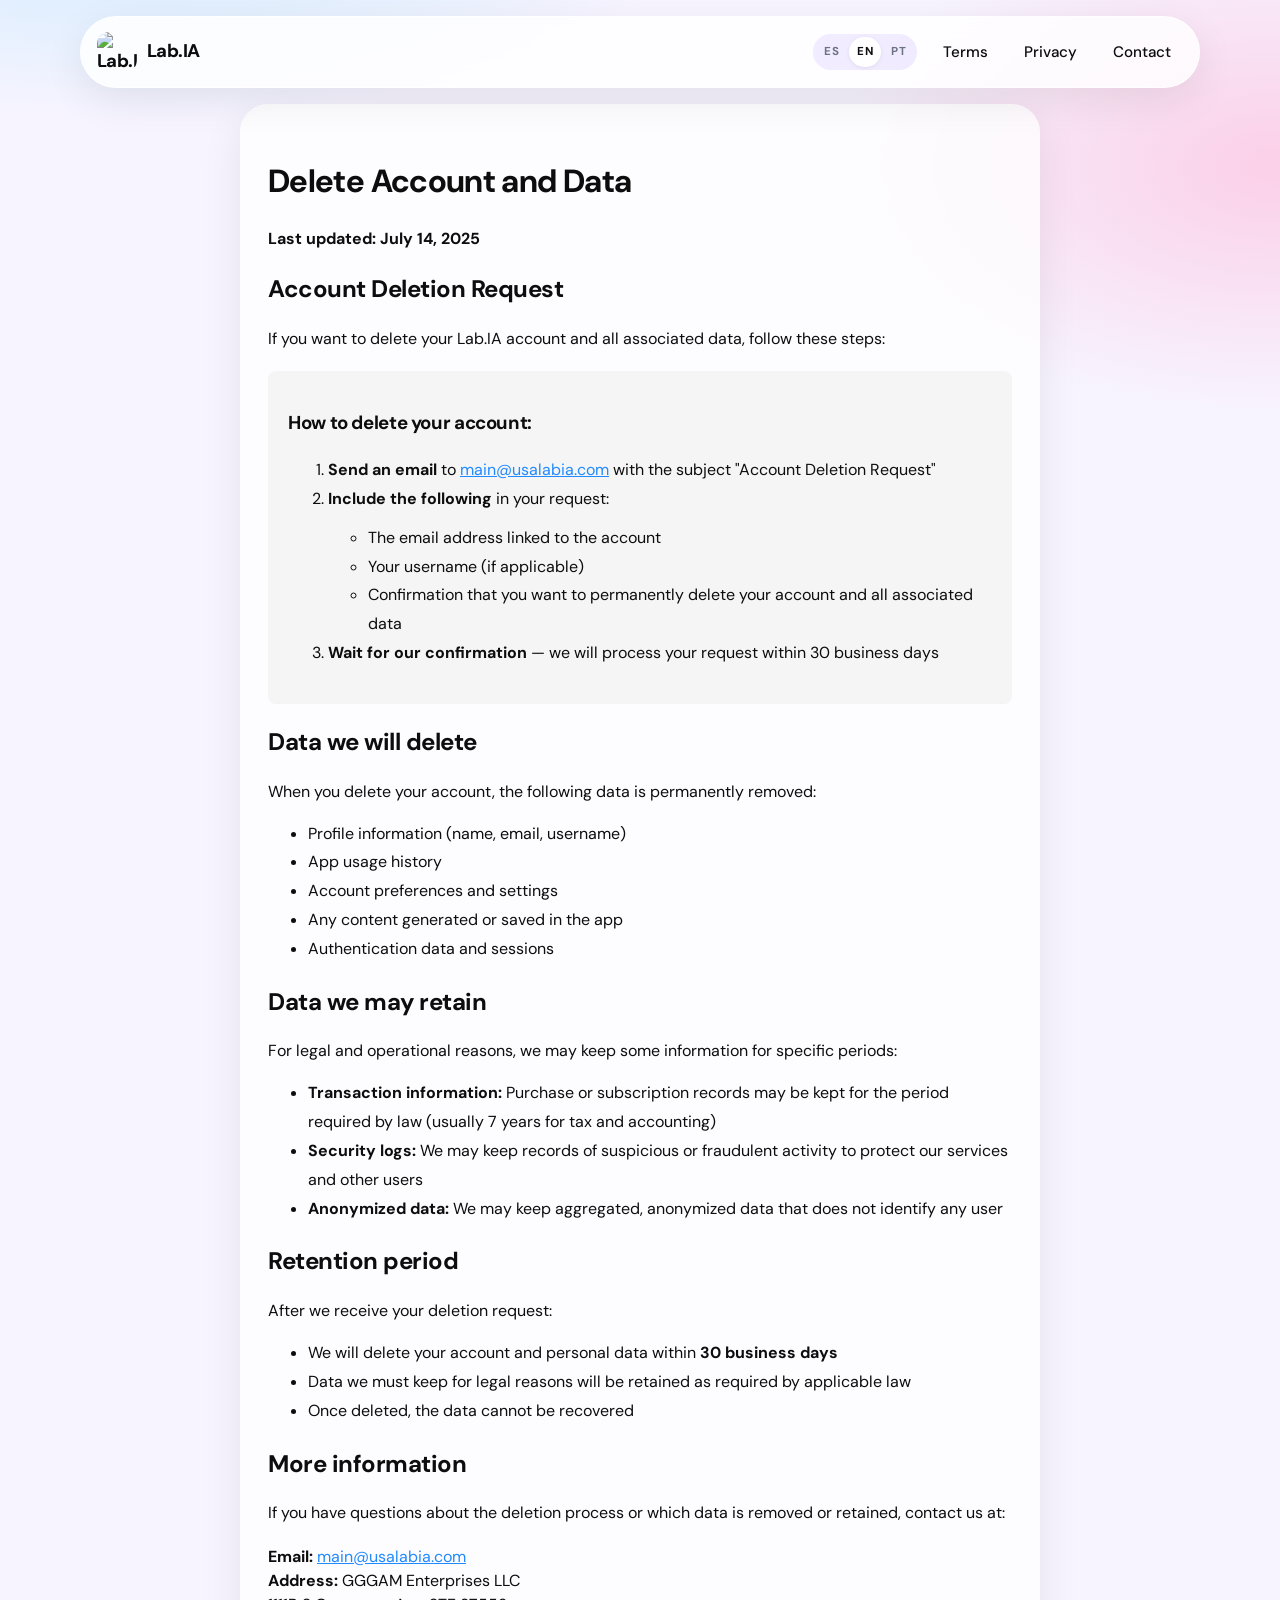
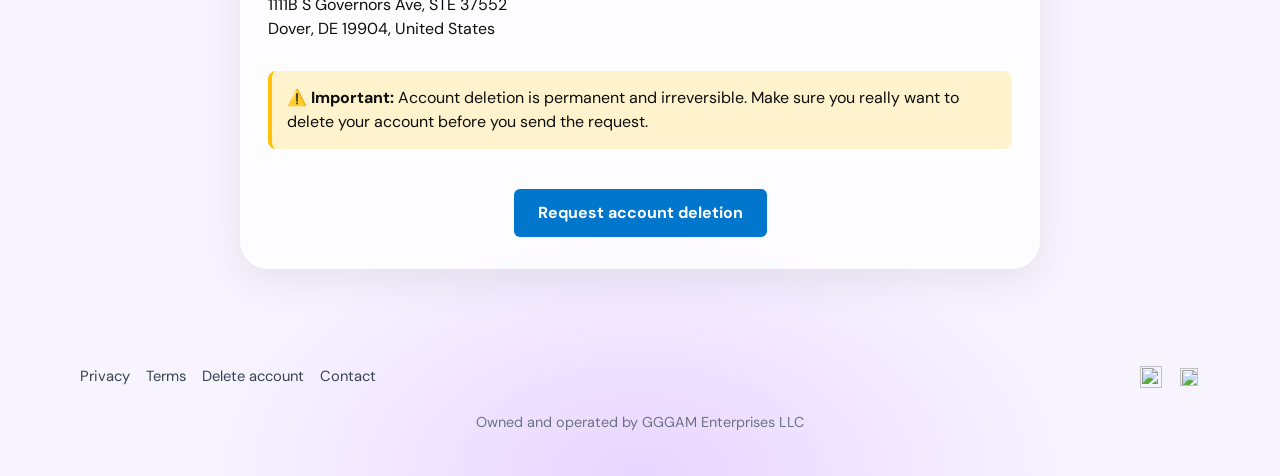
==== commit 89a91ecc: "Remove store badges from the footer and match social icon sizes. Keep App Store and Play CTAs in the" ====
--- a/eliminar-cuenta.html
+++ b/eliminar-cuenta.html
@@ -102,14 +102,6 @@
     </main>
     <footer class="site-footer">
         <div class="wrap footer-inner">
-            <div class="cta-row">
-                <a class="store-badge" data-store="apple" href="https://apps.apple.com/es/app/lab-ia/id6755089051" target="_blank" rel="noopener noreferrer">
-                    <img src="images/badges/apple-es.svg" data-badge="apple" alt="Consíguelo en el App Store" data-i18n-attr="alt:store.app">
-                </a>
-                <a class="store-badge" href="https://play.google.com/store/apps/details?id=com.usalabia.LabIA" target="_blank" rel="noopener noreferrer">
-                    <img src="images/badges/play-es.png" data-badge="play" alt="Consíguelo en Google Play" data-i18n-attr="alt:store.play">
-                </a>
-            </div>
             <div class="footer-links">
                 <a href="politica-de-privacidad.html" data-i18n="nav.privacy">Privacidad</a>
                 <a href="terminos-de-uso.html" data-i18n="nav.terms">Términos</a>
--- a/css/style.css
+++ b/css/style.css
@@ -473,9 +473,23 @@
   color: var(--purple);
 }
 
+.social a {
+  width: 22px;
+  height: 22px;
+  display: inline-flex;
+  align-items: center;
+  justify-content: center;
+}
+
 .social img {
   width: 22px;
   height: 22px;
+  object-fit: contain;
+}
+
+.social a[aria-label="TikTok"] img {
+  width: 18px;
+  height: 18px;
 }
 
 .copyright {
